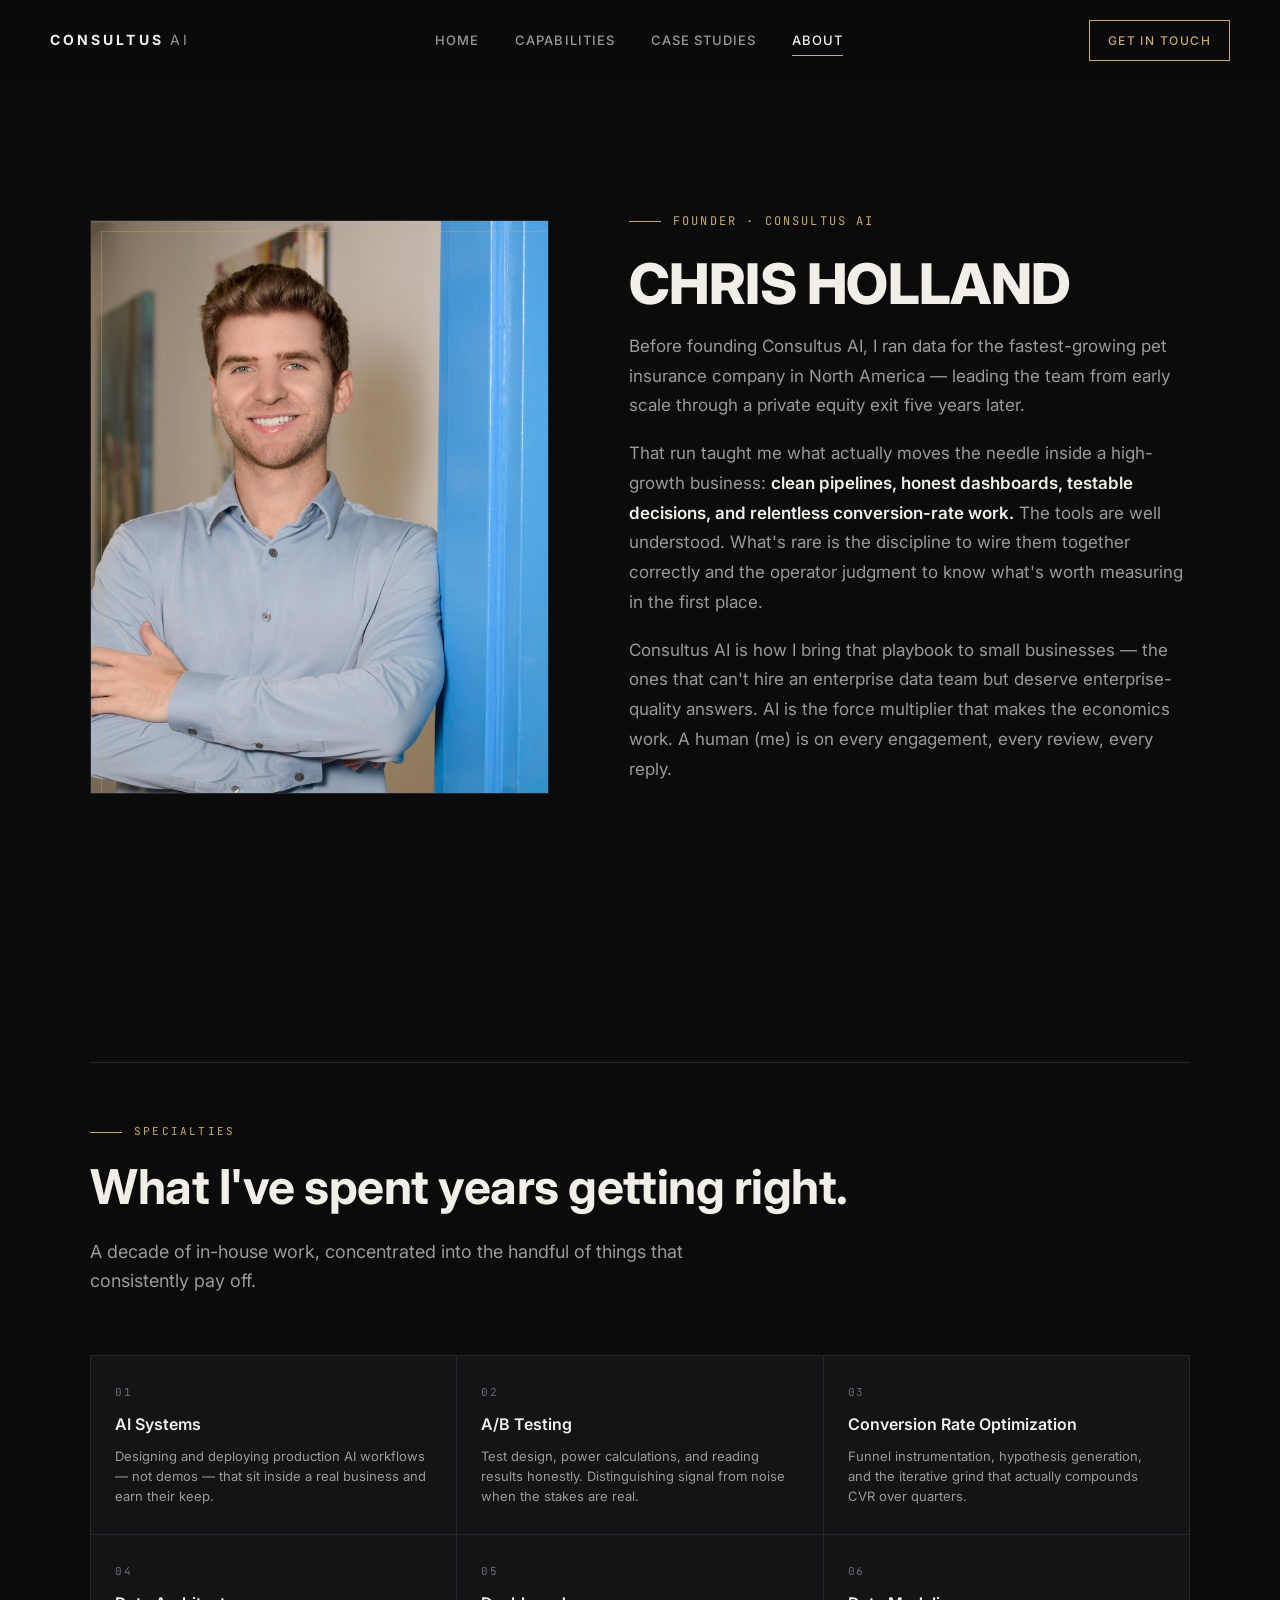
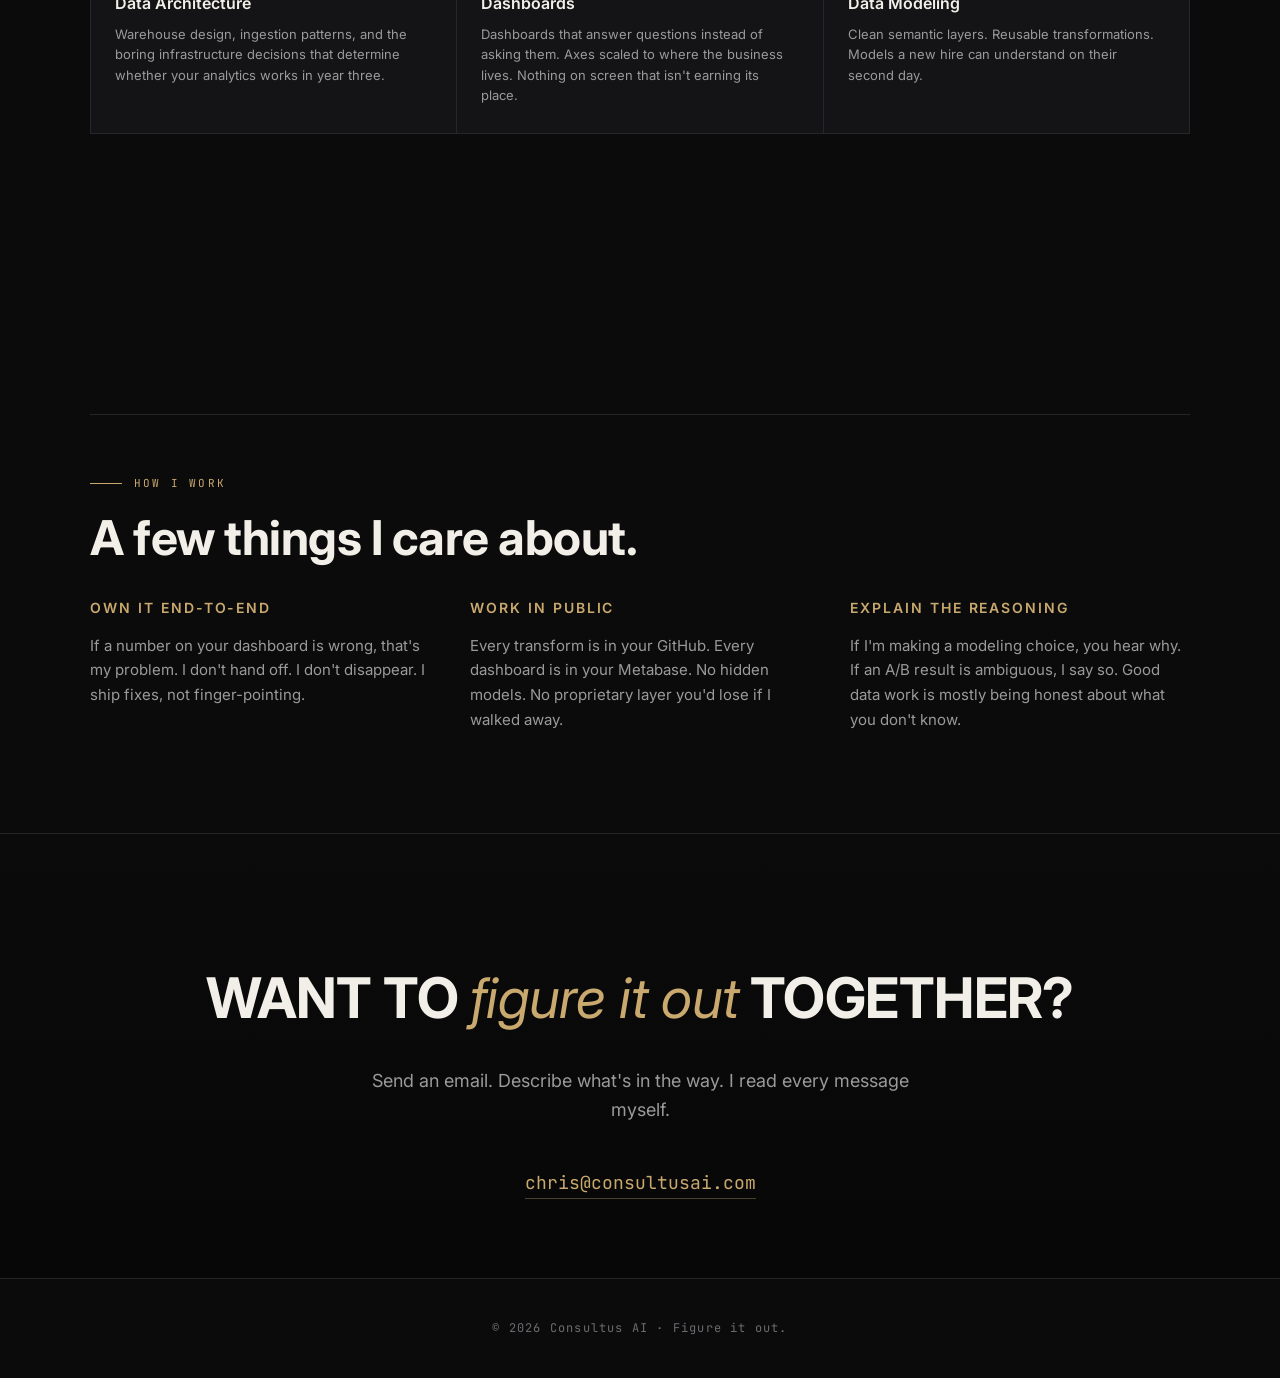
==== about.html @ f6390fef "Initial site: home, capabilities, case studies, about" ====
<!doctype html>
<html lang="en">
<head>
  <meta charset="utf-8" />
  <meta name="viewport" content="width=device-width,initial-scale=1" />
  <title>About — Consultus AI</title>
  <meta name="description" content="About Consultus AI — founded by Chris Holland, former Head of Data at North America's fastest-growing pet insurance company." />
  <link rel="preconnect" href="https://fonts.googleapis.com" />
  <link rel="preconnect" href="https://fonts.gstatic.com" crossorigin />
  <link href="https://fonts.googleapis.com/css2?family=Inter:wght@300;400;500;600;700;800&family=JetBrains+Mono:wght@400;500&display=swap" rel="stylesheet" />
  <link rel="stylesheet" href="styles.css" />
</head>
<body>
  <header class="site-header">
    <nav class="nav">
      <a href="/" class="logo">Consultus<span class="ai">AI</span></a>
      <ul class="nav-links">
        <li><a href="/">Home</a></li>
        <li><a href="/capabilities.html">Capabilities</a></li>
        <li><a href="/case-studies.html">Case Studies</a></li>
        <li><a href="/about.html" class="active">About</a></li>
      </ul>
      <a href="mailto:chris@consultusai.com" class="nav-cta">Get in touch</a>
    </nav>
  </header>

  <main>
    <section class="about-hero">
      <div class="about-photo">
        <img src="/images/chris.jpg" alt="Chris Holland, founder of Consultus AI" />
      </div>

      <div class="about-bio">
        <div class="role">Founder · Consultus AI</div>
        <h1>Chris Holland</h1>
        <p>
          Before founding Consultus AI, I ran data for the fastest-growing pet
          insurance company in North America — leading the team from early
          scale through a private equity exit five years later.
        </p>
        <p>
          That run taught me what actually moves the needle inside a
          high-growth business: <strong>clean pipelines, honest dashboards,
          testable decisions, and relentless conversion-rate work.</strong>
          The tools are well understood. What's rare is the discipline to
          wire them together correctly and the operator judgment to know
          what's worth measuring in the first place.
        </p>
        <p>
          Consultus AI is how I bring that playbook to small businesses —
          the ones that can't hire an enterprise data team but deserve
          enterprise-quality answers. AI is the force multiplier that makes
          the economics work. A human (me) is on every engagement, every
          review, every reply.
        </p>
      </div>
    </section>

    <section class="section reveal">
      <div class="specialties">
        <div class="section-eyebrow">Specialties</div>
        <h2 class="section-title">What I've spent years getting right.</h2>
        <p class="section-lead">
          A decade of in-house work, concentrated into the handful of things
          that consistently pay off.
        </p>

        <div class="specialties-grid">
          <div class="specialty">
            <div class="num">01</div>
            <h4>AI Systems</h4>
            <p>Designing and deploying production AI workflows — not demos — that sit inside a real business and earn their keep.</p>
          </div>
          <div class="specialty">
            <div class="num">02</div>
            <h4>A/B Testing</h4>
            <p>Test design, power calculations, and reading results honestly. Distinguishing signal from noise when the stakes are real.</p>
          </div>
          <div class="specialty">
            <div class="num">03</div>
            <h4>Conversion Rate Optimization</h4>
            <p>Funnel instrumentation, hypothesis generation, and the iterative grind that actually compounds CVR over quarters.</p>
          </div>
          <div class="specialty">
            <div class="num">04</div>
            <h4>Data Architecture</h4>
            <p>Warehouse design, ingestion patterns, and the boring infrastructure decisions that determine whether your analytics works in year three.</p>
          </div>
          <div class="specialty">
            <div class="num">05</div>
            <h4>Dashboards</h4>
            <p>Dashboards that answer questions instead of asking them. Axes scaled to where the business lives. Nothing on screen that isn't earning its place.</p>
          </div>
          <div class="specialty">
            <div class="num">06</div>
            <h4>Data Modeling</h4>
            <p>Clean semantic layers. Reusable transformations. Models a new hire can understand on their second day.</p>
          </div>
        </div>
      </div>
    </section>

    <section class="section reveal">
      <div class="values">
        <div class="section-eyebrow">How I work</div>
        <h2 class="section-title">A few things I care about.</h2>

        <div class="values-grid">
          <div class="value">
            <h4>Own it end-to-end</h4>
            <p>If a number on your dashboard is wrong, that's my problem. I don't hand off. I don't disappear. I ship fixes, not finger-pointing.</p>
          </div>
          <div class="value">
            <h4>Work in public</h4>
            <p>Every transform is in your GitHub. Every dashboard is in your Metabase. No hidden models. No proprietary layer you'd lose if I walked away.</p>
          </div>
          <div class="value">
            <h4>Explain the reasoning</h4>
            <p>If I'm making a modeling choice, you hear why. If an A/B result is ambiguous, I say so. Good data work is mostly being honest about what you don't know.</p>
          </div>
        </div>
      </div>
    </section>
  </main>

  <section class="contact">
    <div class="contact-inner">
      <h2>Want to <span class="accent">figure it out</span> together?</h2>
      <p>Send an email. Describe what's in the way. I read every message myself.</p>
      <a href="mailto:chris@consultusai.com" class="contact-email">chris@consultusai.com</a>
    </div>
  </section>

  <footer>© <span id="year"></span> Consultus AI · Figure it out.</footer>

  <script>document.getElementById("year").textContent = new Date().getFullYear();</script>
  <script src="script.js"></script>
</body>
</html>
---- styles.css ----
:root {
  --bg: #0b0b0c;
  --bg-elevated: #141416;
  --bg-card: #17181b;
  --border: #25262a;
  --border-strong: #33353b;
  --text: #f2efe8;
  --text-muted: #9a9a9a;
  --text-dim: #6b6c70;
  --navy: #1e3a5f;
  --navy-bright: #2d5a8f;
  --gold: #c9a96e;
  --gold-bright: #e0bf82;
  --accent-line: rgba(201, 169, 110, 0.35);
  --max-width: 1180px;
  --radius: 2px;
  --font-display: "Inter", -apple-system, BlinkMacSystemFont, "Segoe UI", sans-serif;
  --font-mono: "JetBrains Mono", "SF Mono", Menlo, Consolas, monospace;
}

* { box-sizing: border-box; margin: 0; padding: 0; }

html { scroll-behavior: smooth; }

body {
  background: var(--bg);
  color: var(--text);
  font-family: var(--font-display);
  font-weight: 400;
  line-height: 1.6;
  -webkit-font-smoothing: antialiased;
  -moz-osx-font-smoothing: grayscale;
  overflow-x: hidden;
}

a { color: inherit; text-decoration: none; }

img { max-width: 100%; display: block; }

/* ─── Header ─── */
.site-header {
  position: fixed;
  top: 0;
  left: 0;
  right: 0;
  z-index: 100;
  padding: 20px 40px;
  background: rgba(11, 11, 12, 0.75);
  backdrop-filter: blur(12px);
  -webkit-backdrop-filter: blur(12px);
  border-bottom: 1px solid transparent;
  transition: border-color 0.3s ease;
}
.site-header.scrolled { border-bottom-color: var(--border); }

.nav {
  max-width: var(--max-width);
  margin: 0 auto;
  display: flex;
  align-items: center;
  justify-content: space-between;
}

.logo {
  font-weight: 700;
  letter-spacing: 0.22em;
  font-size: 14px;
  text-transform: uppercase;
}
.logo .ai { color: var(--text-muted); margin-left: 6px; font-weight: 400; }

.nav-links {
  display: flex;
  gap: 36px;
  list-style: none;
  font-size: 13px;
  letter-spacing: 0.08em;
  text-transform: uppercase;
  font-weight: 500;
}
.nav-links a {
  color: var(--text-muted);
  transition: color 0.2s ease;
  position: relative;
}
.nav-links a:hover, .nav-links a.active { color: var(--text); }
.nav-links a.active::after {
  content: "";
  position: absolute;
  left: 0; right: 0; bottom: -8px;
  height: 1px;
  background: var(--gold);
}

.nav-cta {
  padding: 10px 18px;
  border: 1px solid var(--gold);
  color: var(--gold);
  font-size: 12px;
  letter-spacing: 0.12em;
  text-transform: uppercase;
  font-weight: 500;
  transition: all 0.25s ease;
}
.nav-cta:hover {
  background: var(--gold);
  color: var(--bg);
}

/* ─── Layout ─── */
main { padding-top: 72px; }

.section {
  max-width: var(--max-width);
  margin: 0 auto;
  padding: 100px 40px;
}
.section-narrow { max-width: 900px; }

.section-eyebrow {
  font-family: var(--font-mono);
  font-size: 11px;
  letter-spacing: 0.2em;
  text-transform: uppercase;
  color: var(--gold);
  margin-bottom: 20px;
  display: flex;
  align-items: center;
  gap: 12px;
}
.section-eyebrow::before {
  content: "";
  width: 32px;
  height: 1px;
  background: var(--gold);
}

.section-title {
  font-size: clamp(32px, 4vw, 48px);
  font-weight: 700;
  letter-spacing: -0.01em;
  line-height: 1.1;
  margin-bottom: 24px;
}

.section-lead {
  font-size: 18px;
  color: var(--text-muted);
  max-width: 620px;
  margin-bottom: 60px;
}

/* ─── Hero ─── */
.hero {
  min-height: calc(100vh - 72px);
  display: flex;
  align-items: center;
  padding: 120px 40px 80px;
  position: relative;
  overflow: hidden;
}

.hero-bg {
  position: absolute;
  inset: 0;
  background:
    radial-gradient(ellipse 80% 50% at 70% 30%, rgba(30, 58, 95, 0.18), transparent 60%),
    radial-gradient(ellipse 60% 40% at 20% 80%, rgba(201, 169, 110, 0.06), transparent 60%);
  pointer-events: none;
}

.hero-inner {
  max-width: var(--max-width);
  margin: 0 auto;
  width: 100%;
  display: grid;
  grid-template-columns: 1.1fr 1fr;
  gap: 80px;
  align-items: center;
  position: relative;
}

.hero-eyebrow {
  font-family: var(--font-mono);
  font-size: 12px;
  letter-spacing: 0.2em;
  text-transform: uppercase;
  color: var(--text-muted);
  margin-bottom: 28px;
  display: flex;
  align-items: center;
  gap: 12px;
}
.hero-eyebrow::before {
  content: "";
  width: 40px;
  height: 1px;
  background: var(--gold);
}

.hero-title {
  font-size: clamp(44px, 6.5vw, 84px);
  font-weight: 800;
  letter-spacing: -0.02em;
  line-height: 1;
  margin-bottom: 28px;
  text-transform: uppercase;
}
.hero-title .ai-mark {
  color: var(--text-muted);
  font-weight: 400;
}

.hero-divider {
  width: 60px;
  height: 1px;
  background: var(--accent-line);
  margin: 28px 0;
}

.hero-motto {
  font-size: clamp(18px, 2vw, 22px);
  color: var(--gold);
  font-style: italic;
  letter-spacing: 0.02em;
  margin-bottom: 32px;
  font-weight: 300;
}

.hero-copy {
  font-size: 17px;
  color: var(--text-muted);
  margin-bottom: 40px;
  max-width: 520px;
  line-height: 1.7;
}

.hero-ctas {
  display: flex;
  gap: 16px;
  flex-wrap: wrap;
}

.btn {
  display: inline-flex;
  align-items: center;
  gap: 10px;
  padding: 14px 26px;
  font-size: 13px;
  letter-spacing: 0.12em;
  text-transform: uppercase;
  font-weight: 600;
  border: 1px solid transparent;
  transition: all 0.25s ease;
  cursor: pointer;
  font-family: inherit;
}
.btn-primary {
  background: var(--gold);
  color: var(--bg);
  border-color: var(--gold);
}
.btn-primary:hover {
  background: var(--gold-bright);
  border-color: var(--gold-bright);
  transform: translateY(-1px);
}
.btn-ghost {
  color: var(--text);
  border-color: var(--border-strong);
}
.btn-ghost:hover {
  border-color: var(--gold);
  color: var(--gold);
}
.btn-arrow { transition: transform 0.25s ease; }
.btn:hover .btn-arrow { transform: translateX(4px); }

/* ─── Hero Terminal ─── */
.terminal {
  background: var(--bg-card);
  border: 1px solid var(--border);
  border-radius: var(--radius);
  font-family: var(--font-mono);
  font-size: 13px;
  line-height: 1.7;
  box-shadow: 0 24px 60px rgba(0, 0, 0, 0.5), 0 0 0 1px rgba(201, 169, 110, 0.04);
  position: relative;
  overflow: hidden;
}
.terminal::before {
  content: "";
  position: absolute;
  top: 0; left: 0; right: 0;
  height: 1px;
  background: linear-gradient(90deg, transparent, var(--accent-line), transparent);
}

.terminal-header {
  display: flex;
  align-items: center;
  gap: 8px;
  padding: 14px 18px;
  border-bottom: 1px solid var(--border);
  background: var(--bg-elevated);
}
.terminal-header .dot {
  width: 10px;
  height: 10px;
  border-radius: 50%;
  background: var(--border-strong);
}
.terminal-header .title {
  margin-left: 12px;
  font-size: 11px;
  color: var(--text-dim);
  letter-spacing: 0.12em;
  text-transform: uppercase;
}

.terminal-body {
  padding: 24px 22px;
  min-height: 300px;
}

.terminal-line { margin-bottom: 6px; display: block; }
.prompt-line { color: var(--text); }
.prompt-line .prompt-sigil { color: var(--gold); margin-right: 10px; }
.response-line { color: var(--text-muted); padding-left: 22px; }
.response-line .tag { color: var(--navy-bright); margin-right: 8px; }
.response-line .value { color: var(--gold); }
.cursor {
  display: inline-block;
  width: 8px;
  height: 16px;
  background: var(--gold);
  vertical-align: -3px;
  margin-left: 2px;
  animation: blink 1s steps(2) infinite;
}
@keyframes blink { 50% { opacity: 0; } }

/* ─── Pillars (Data × Automation × AI) ─── */
.pillars {
  display: grid;
  grid-template-columns: repeat(3, 1fr);
  gap: 1px;
  background: var(--border);
  border: 1px solid var(--border);
}
.pillar {
  background: var(--bg-elevated);
  padding: 48px 36px;
  transition: background 0.3s ease;
  position: relative;
  overflow: hidden;
}
.pillar:hover { background: var(--bg-card); }
.pillar::after {
  content: "";
  position: absolute;
  bottom: 0; left: 0;
  height: 2px;
  width: 0;
  background: var(--gold);
  transition: width 0.4s ease;
}
.pillar:hover::after { width: 100%; }

.pillar-icon {
  width: 44px;
  height: 44px;
  border: 1px solid var(--border-strong);
  display: flex;
  align-items: center;
  justify-content: center;
  margin-bottom: 28px;
  color: var(--gold);
}
.pillar-icon svg { width: 22px; height: 22px; stroke: currentColor; fill: none; stroke-width: 1.5; }

.pillar-number {
  font-family: var(--font-mono);
  font-size: 11px;
  letter-spacing: 0.16em;
  color: var(--text-dim);
  margin-bottom: 12px;
}

.pillar-title {
  font-size: 22px;
  font-weight: 700;
  letter-spacing: -0.01em;
  margin-bottom: 14px;
  text-transform: uppercase;
}

.pillar-copy {
  color: var(--text-muted);
  font-size: 15px;
  line-height: 1.65;
}

/* ─── Industries ─── */
.industries {
  display: grid;
  grid-template-columns: repeat(3, 1fr);
  gap: 24px;
  margin-top: 40px;
}
.industry-card {
  border: 1px solid var(--border);
  padding: 32px 28px;
  background: var(--bg-elevated);
  transition: border-color 0.25s ease, transform 0.25s ease;
}
.industry-card:hover {
  border-color: var(--gold);
  transform: translateY(-2px);
}
.industry-card h4 {
  font-size: 13px;
  text-transform: uppercase;
  letter-spacing: 0.14em;
  color: var(--gold);
  margin-bottom: 14px;
  font-weight: 600;
}
.industry-card p {
  font-size: 15px;
  color: var(--text-muted);
  line-height: 1.6;
}

/* ─── Case Study Teaser ─── */
.case-teaser {
  border: 1px solid var(--border);
  border-left: 3px solid var(--navy);
  padding: 40px 44px;
  display: grid;
  grid-template-columns: 1fr auto;
  gap: 40px;
  align-items: center;
  background: var(--bg-elevated);
  transition: border-color 0.25s ease;
  margin-bottom: 16px;
}
.case-teaser:hover {
  border-color: var(--border-strong);
  border-left-color: var(--gold);
}
.case-teaser h3 {
  font-size: 22px;
  margin-bottom: 8px;
  font-weight: 700;
}
.case-teaser .meta {
  font-family: var(--font-mono);
  font-size: 11px;
  letter-spacing: 0.14em;
  text-transform: uppercase;
  color: var(--text-dim);
  margin-bottom: 12px;
}
.case-teaser p { color: var(--text-muted); font-size: 15px; max-width: 620px; }
.case-teaser .arrow {
  color: var(--gold);
  font-family: var(--font-mono);
  font-size: 13px;
  letter-spacing: 0.12em;
}

/* ─── Principles (on capabilities page) ─── */
.principle {
  border-top: 1px solid var(--border);
  padding: 48px 0;
  display: grid;
  grid-template-columns: 120px 1fr;
  gap: 40px;
}
.principle:last-child { border-bottom: 1px solid var(--border); }
.principle-num {
  font-family: var(--font-mono);
  font-size: 13px;
  color: var(--gold);
  letter-spacing: 0.14em;
}
.principle h3 {
  font-size: 22px;
  margin-bottom: 12px;
  font-weight: 700;
}
.principle p {
  color: var(--text-muted);
  font-size: 15px;
  line-height: 1.7;
  max-width: 680px;
}

/* ─── Stack Table ─── */
.stack-table {
  width: 100%;
  border-collapse: collapse;
  font-size: 15px;
  margin-top: 20px;
}
.stack-table th, .stack-table td {
  text-align: left;
  padding: 18px 20px;
  border-bottom: 1px solid var(--border);
}
.stack-table th {
  font-family: var(--font-mono);
  font-size: 11px;
  letter-spacing: 0.14em;
  text-transform: uppercase;
  color: var(--text-dim);
  font-weight: 500;
}
.stack-table td:first-child {
  color: var(--gold);
  font-weight: 600;
  width: 220px;
}
.stack-table td:nth-child(2) {
  width: 200px;
  color: var(--text);
}
.stack-table td:nth-child(3) { color: var(--text-muted); }

/* ─── Case Study Detail ─── */
.case-detail { margin-top: 40px; }
.case-detail-header {
  border-left: 3px solid var(--gold);
  padding-left: 28px;
  margin-bottom: 56px;
}
.case-detail-header .meta {
  font-family: var(--font-mono);
  font-size: 11px;
  letter-spacing: 0.14em;
  text-transform: uppercase;
  color: var(--text-dim);
  margin-bottom: 14px;
}
.case-detail-header h2 {
  font-size: 38px;
  margin-bottom: 16px;
  font-weight: 700;
  letter-spacing: -0.01em;
}
.case-detail-header .summary {
  color: var(--text-muted);
  font-size: 17px;
  max-width: 720px;
  line-height: 1.7;
}

.case-section {
  display: grid;
  grid-template-columns: 180px 1fr;
  gap: 40px;
  padding: 36px 0;
  border-top: 1px solid var(--border);
}
.case-section:last-child { border-bottom: 1px solid var(--border); }
.case-section h4 {
  font-family: var(--font-mono);
  font-size: 11px;
  letter-spacing: 0.18em;
  text-transform: uppercase;
  color: var(--gold);
  padding-top: 4px;
}
.case-section p, .case-section li {
  color: var(--text-muted);
  font-size: 15px;
  line-height: 1.75;
  margin-bottom: 10px;
  max-width: 680px;
}
.case-section ul { padding-left: 20px; }

.case-status {
  display: inline-block;
  padding: 4px 10px;
  background: rgba(30, 58, 95, 0.25);
  border: 1px solid var(--navy-bright);
  color: var(--navy-bright);
  font-family: var(--font-mono);
  font-size: 10px;
  letter-spacing: 0.14em;
  text-transform: uppercase;
}
.case-status.live {
  background: rgba(201, 169, 110, 0.1);
  border-color: var(--gold);
  color: var(--gold);
}

/* ─── About ─── */
.about-hero {
  padding: 140px 40px 80px;
  max-width: var(--max-width);
  margin: 0 auto;
  display: grid;
  grid-template-columns: 0.9fr 1.1fr;
  gap: 80px;
  align-items: center;
}

.about-photo {
  position: relative;
  aspect-ratio: 4 / 5;
  overflow: hidden;
  border: 1px solid var(--border);
}
.about-photo img {
  width: 100%;
  height: 100%;
  object-fit: cover;
  filter: saturate(0.92) contrast(1.02);
  transition: filter 0.4s ease;
}
.about-photo::after {
  content: "";
  position: absolute;
  inset: 0;
  border: 1px solid var(--accent-line);
  pointer-events: none;
  transform: translate(10px, 10px);
  transition: transform 0.4s ease;
}
.about-photo:hover::after { transform: translate(14px, 14px); }

.about-bio h1 {
  font-size: clamp(36px, 4.5vw, 56px);
  font-weight: 800;
  letter-spacing: -0.01em;
  line-height: 1.05;
  margin-bottom: 18px;
  text-transform: uppercase;
}
.about-bio .role {
  font-family: var(--font-mono);
  font-size: 12px;
  letter-spacing: 0.18em;
  text-transform: uppercase;
  color: var(--gold);
  margin-bottom: 24px;
  display: flex;
  align-items: center;
  gap: 12px;
}
.about-bio .role::before {
  content: "";
  width: 32px;
  height: 1px;
  background: var(--gold);
}
.about-bio p {
  color: var(--text-muted);
  font-size: 17px;
  line-height: 1.75;
  margin-bottom: 18px;
  max-width: 560px;
}
.about-bio p strong { color: var(--text); font-weight: 600; }

.specialties {
  margin-top: 80px;
  padding-top: 60px;
  border-top: 1px solid var(--border);
}
.specialties-grid {
  display: grid;
  grid-template-columns: repeat(3, 1fr);
  gap: 1px;
  background: var(--border);
  border: 1px solid var(--border);
  margin-top: 32px;
}
.specialty {
  background: var(--bg-elevated);
  padding: 28px 24px;
  transition: background 0.25s ease;
}
.specialty:hover { background: var(--bg-card); }
.specialty .num {
  font-family: var(--font-mono);
  font-size: 11px;
  color: var(--text-dim);
  letter-spacing: 0.14em;
  margin-bottom: 10px;
}
.specialty h4 {
  font-size: 16px;
  font-weight: 600;
  color: var(--text);
  margin-bottom: 8px;
}
.specialty p {
  font-size: 13px;
  color: var(--text-muted);
  line-height: 1.55;
}

.values {
  margin-top: 80px;
  padding-top: 60px;
  border-top: 1px solid var(--border);
}
.values-grid {
  display: grid;
  grid-template-columns: repeat(3, 1fr);
  gap: 40px;
  margin-top: 32px;
}
.value h4 {
  font-size: 14px;
  text-transform: uppercase;
  letter-spacing: 0.14em;
  color: var(--gold);
  margin-bottom: 14px;
  font-weight: 600;
}
.value p {
  color: var(--text-muted);
  font-size: 15px;
  line-height: 1.65;
}

/* ─── Contact / Footer ─── */
.contact {
  padding: 120px 40px 80px;
  background: linear-gradient(180deg, var(--bg) 0%, #070708 100%);
  border-top: 1px solid var(--border);
}
.contact-inner {
  max-width: var(--max-width);
  margin: 0 auto;
  text-align: center;
}
.contact h2 {
  font-size: clamp(36px, 5vw, 56px);
  font-weight: 700;
  letter-spacing: -0.01em;
  margin-bottom: 24px;
  text-transform: uppercase;
}
.contact h2 .accent { color: var(--gold); font-style: italic; font-weight: 400; text-transform: none; }
.contact p {
  color: var(--text-muted);
  font-size: 18px;
  max-width: 560px;
  margin: 0 auto 44px;
  line-height: 1.6;
}
.contact-email {
  font-family: var(--font-mono);
  font-size: 18px;
  color: var(--gold);
  border-bottom: 1px solid var(--accent-line);
  padding-bottom: 4px;
  transition: border-color 0.25s ease;
}
.contact-email:hover { border-color: var(--gold); }

footer {
  padding: 40px;
  border-top: 1px solid var(--border);
  text-align: center;
  color: var(--text-dim);
  font-size: 12px;
  font-family: var(--font-mono);
  letter-spacing: 0.1em;
}

/* ─── Reveal on scroll ─── */
.reveal {
  opacity: 0;
  transform: translateY(16px);
  transition: opacity 0.7s ease, transform 0.7s ease;
}
.reveal.in { opacity: 1; transform: none; }

/* ─── Responsive ─── */
@media (max-width: 900px) {
  .hero-inner { grid-template-columns: 1fr; gap: 60px; }
  .pillars { grid-template-columns: 1fr; }
  .industries { grid-template-columns: 1fr; }
  .case-teaser { grid-template-columns: 1fr; gap: 16px; }
  .principle { grid-template-columns: 1fr; gap: 16px; }
  .case-section { grid-template-columns: 1fr; gap: 12px; }
  .stack-table td:first-child, .stack-table td:nth-child(2) { width: auto; }
  .nav-links { display: none; }
  .section { padding: 70px 24px; }
  .site-header { padding: 16px 24px; }
  .hero { padding: 100px 24px 60px; }
  .contact { padding: 80px 24px 60px; }
  .about-hero { grid-template-columns: 1fr; gap: 40px; padding: 120px 24px 60px; }
  .specialties-grid { grid-template-columns: 1fr; }
  .values-grid { grid-template-columns: 1fr; gap: 28px; }
}
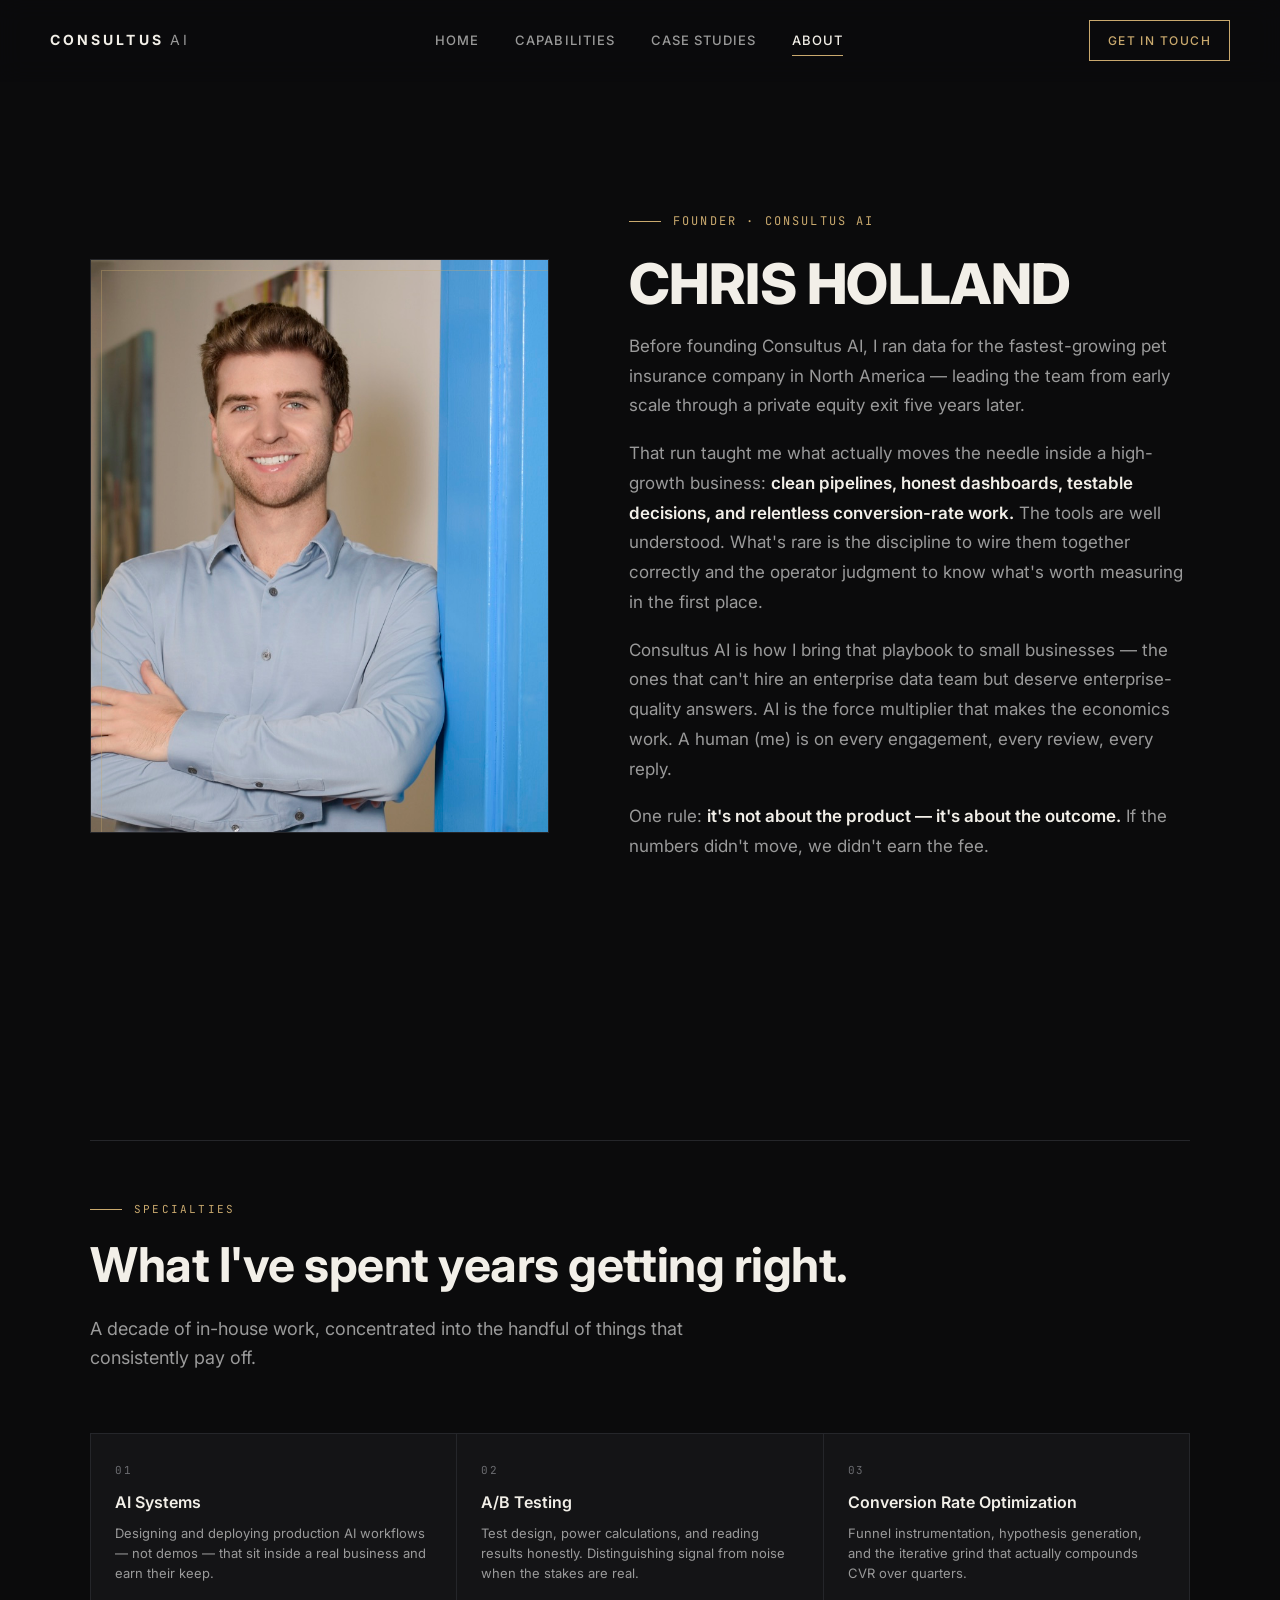
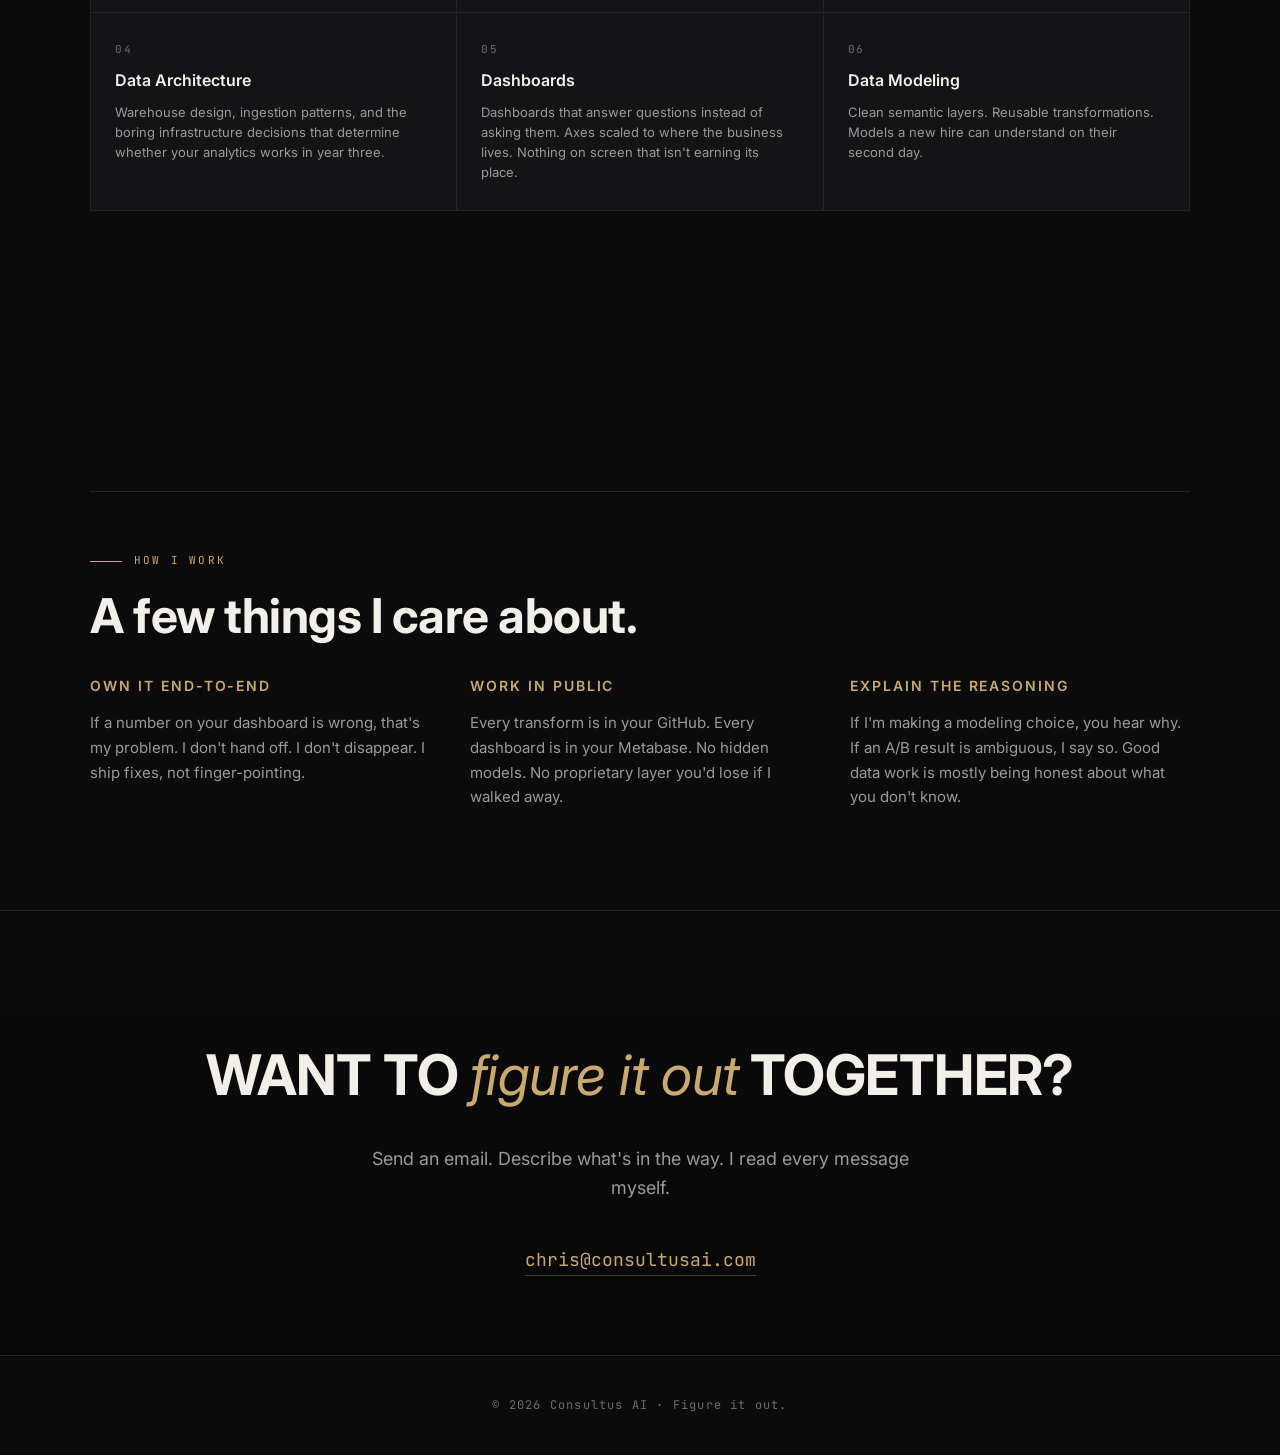
==== commit 84d16eb8: "Add 'outcome over product' philosophy on home and about" ====
--- a/about.html
+++ b/about.html
@@ -21,8 +21,20 @@
         <li><a href="/about.html" class="active">About</a></li>
       </ul>
       <a href="mailto:chris@consultusai.com" class="nav-cta">Get in touch</a>
+      <button class="nav-toggle" aria-label="Open menu" aria-expanded="false" aria-controls="mobile-menu">
+        <span></span><span></span><span></span>
+      </button>
     </nav>
   </header>
+
+  <div class="mobile-menu" id="mobile-menu" aria-hidden="true">
+    <a href="/" class="mobile-link"><span class="hint">01</span>Home</a>
+    <a href="/capabilities.html" class="mobile-link"><span class="hint">02</span>Capabilities</a>
+    <a href="/case-studies.html" class="mobile-link"><span class="hint">03</span>Case Studies</a>
+    <a href="/about.html" class="mobile-link active"><span class="hint">04</span>About</a>
+    <a href="mailto:chris@consultusai.com" class="mobile-cta">Get in touch →</a>
+    <div class="mobile-motto">Figure it out.</div>
+  </div>
 
   <main>
     <section class="about-hero">
@@ -52,6 +64,10 @@
           enterprise-quality answers. AI is the force multiplier that makes
           the economics work. A human (me) is on every engagement, every
           review, every reply.
+        </p>
+        <p>
+          One rule: <strong>it's not about the product — it's about the
+          outcome.</strong> If the numbers didn't move, we didn't earn the fee.
         </p>
       </div>
     </section>
--- a/styles.css
+++ b/styles.css
@@ -107,6 +107,105 @@
   color: var(--bg);
 }
 
+/* Hamburger */
+.nav-toggle {
+  display: none;
+  background: none;
+  border: none;
+  cursor: pointer;
+  padding: 8px;
+  width: 44px;
+  height: 44px;
+  position: relative;
+  z-index: 102;
+}
+.nav-toggle span {
+  display: block;
+  width: 24px;
+  height: 1.5px;
+  background: var(--text);
+  margin: 6px auto;
+  transition: transform 0.3s ease, opacity 0.2s ease, background 0.25s ease;
+}
+.nav-toggle:hover span { background: var(--gold); }
+.nav-toggle.open span:nth-child(1) { transform: translateY(7.5px) rotate(45deg); }
+.nav-toggle.open span:nth-child(2) { opacity: 0; }
+.nav-toggle.open span:nth-child(3) { transform: translateY(-7.5px) rotate(-45deg); }
+
+/* Mobile full-screen menu */
+.mobile-menu {
+  position: fixed;
+  inset: 0;
+  background: rgba(11, 11, 12, 0.98);
+  backdrop-filter: blur(16px);
+  -webkit-backdrop-filter: blur(16px);
+  z-index: 101;
+  padding: 100px 32px 40px;
+  display: flex;
+  flex-direction: column;
+  gap: 4px;
+  opacity: 0;
+  pointer-events: none;
+  transform: translateY(-8px);
+  transition: opacity 0.3s ease, transform 0.3s ease;
+}
+.mobile-menu.open {
+  opacity: 1;
+  pointer-events: auto;
+  transform: none;
+}
+.mobile-menu a.mobile-link {
+  display: block;
+  padding: 22px 0;
+  font-size: 26px;
+  font-weight: 600;
+  letter-spacing: -0.01em;
+  color: var(--text);
+  border-bottom: 1px solid var(--border);
+  transition: color 0.2s ease, padding-left 0.25s ease;
+}
+.mobile-menu a.mobile-link:hover,
+.mobile-menu a.mobile-link.active {
+  color: var(--gold);
+  padding-left: 8px;
+}
+.mobile-menu a.mobile-link .hint {
+  display: inline-block;
+  font-family: var(--font-mono);
+  font-size: 11px;
+  color: var(--text-dim);
+  letter-spacing: 0.16em;
+  text-transform: uppercase;
+  margin-right: 16px;
+  width: 24px;
+}
+.mobile-menu .mobile-cta {
+  margin-top: 40px;
+  display: inline-flex;
+  align-self: flex-start;
+  padding: 16px 28px;
+  border: 1px solid var(--gold);
+  color: var(--gold);
+  font-size: 13px;
+  letter-spacing: 0.14em;
+  text-transform: uppercase;
+  font-weight: 600;
+  transition: all 0.25s ease;
+}
+.mobile-menu .mobile-cta:hover {
+  background: var(--gold);
+  color: var(--bg);
+}
+.mobile-menu .mobile-motto {
+  margin-top: auto;
+  font-family: var(--font-mono);
+  font-size: 11px;
+  letter-spacing: 0.18em;
+  text-transform: uppercase;
+  color: var(--text-dim);
+  padding-top: 40px;
+}
+
 /* ─── Layout ─── */
 main { padding-top: 72px; }
 
@@ -340,6 +439,61 @@
 }
 @keyframes blink { 50% { opacity: 0; } }
 
+/* ─── Philosophy pull-quote ─── */
+.philosophy {
+  border-top: 1px solid var(--border);
+  border-bottom: 1px solid var(--border);
+  background: linear-gradient(180deg, rgba(30, 58, 95, 0.05), transparent 60%);
+}
+.philosophy-inner {
+  max-width: 900px;
+  margin: 0 auto;
+  padding: 120px 40px;
+  text-align: center;
+}
+.philosophy-eyebrow {
+  font-family: var(--font-mono);
+  font-size: 11px;
+  letter-spacing: 0.22em;
+  text-transform: uppercase;
+  color: var(--gold);
+  margin-bottom: 40px;
+  display: inline-flex;
+  align-items: center;
+  gap: 14px;
+}
+.philosophy-eyebrow::before,
+.philosophy-eyebrow::after {
+  content: "";
+  width: 32px;
+  height: 1px;
+  background: var(--gold);
+}
+.philosophy blockquote {
+  font-size: clamp(30px, 4.2vw, 52px);
+  font-weight: 700;
+  letter-spacing: -0.015em;
+  line-height: 1.15;
+  margin: 0 auto 36px;
+  max-width: 780px;
+}
+.philosophy blockquote .outcome {
+  color: var(--gold);
+  font-style: italic;
+  font-weight: 400;
+}
+.philosophy p {
+  max-width: 640px;
+  margin: 0 auto;
+  color: var(--text-muted);
+  font-size: 17px;
+  line-height: 1.75;
+}
+
+@media (max-width: 900px) {
+  .philosophy-inner { padding: 80px 24px; }
+}
+
 /* ─── Pillars (Data × Automation × AI) ─── */
 .pillars {
   display: grid;
@@ -794,6 +948,8 @@
   .case-section { grid-template-columns: 1fr; gap: 12px; }
   .stack-table td:first-child, .stack-table td:nth-child(2) { width: auto; }
   .nav-links { display: none; }
+  .nav-cta { display: none; }
+  .nav-toggle { display: block; }
   .section { padding: 70px 24px; }
   .site-header { padding: 16px 24px; }
   .hero { padding: 100px 24px 60px; }
@@ -802,3 +958,7 @@
   .specialties-grid { grid-template-columns: 1fr; }
   .values-grid { grid-template-columns: 1fr; gap: 28px; }
 }
+
+@media (min-width: 901px) {
+  .mobile-menu { display: none !important; }
+}
